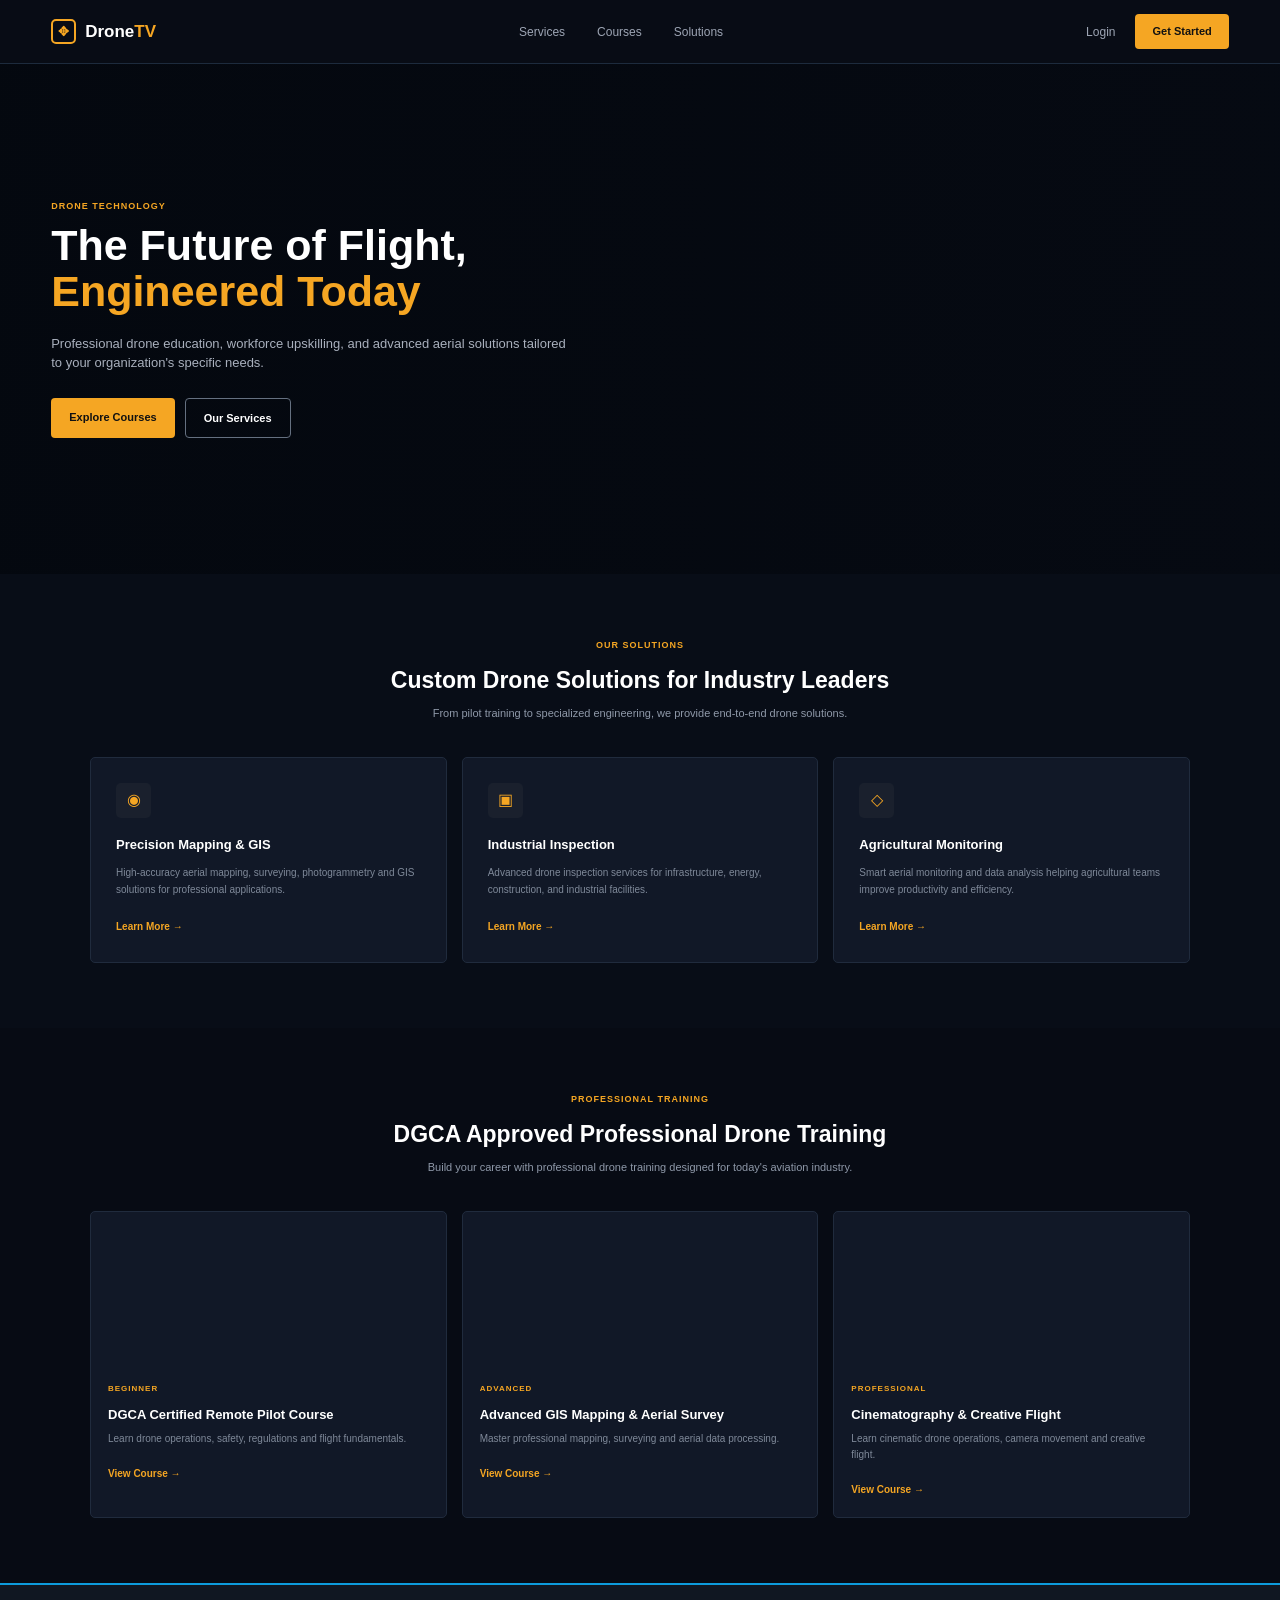
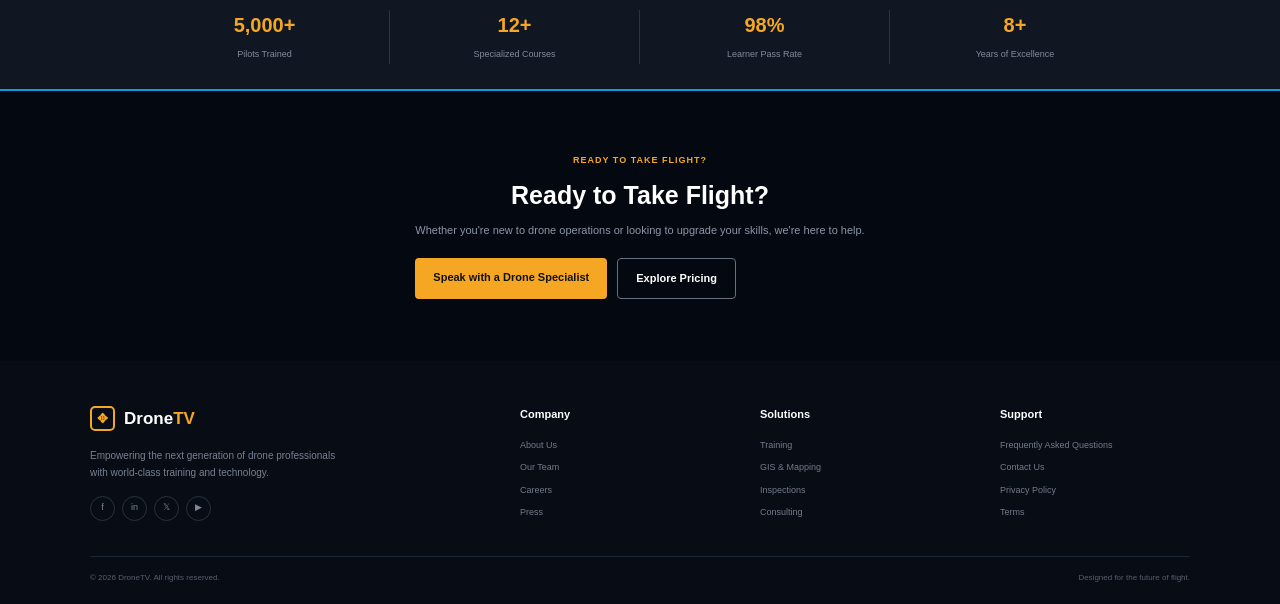
==== login/home.html @ ddc42665 "UI_UX Assessment" ====
<!DOCTYPE html>
<html lang="en">
<head>
    <meta charset="UTF-8">
    <meta name="viewport" content="width=device-width, initial-scale=1.0">

    <title>DroneTV - Future of Flight</title>

    <link rel="stylesheet" href="home.css">
</head>

<body>

<!-- ================= NAVBAR ================= -->

<header class="navbar">

    <div class="nav-container">

        <a href="#" class="logo">
            <span class="logo-icon">✥</span>
            <span>Drone<span>TV</span></span>
        </a>

        <nav class="nav-links">
            <a href="../drone servicer/service.html">Services</a>
            <a href="../course/course.html">Courses</a>
            <a href="#solutions">Solutions</a>
        </nav>

        <div class="nav-actions">
            <a href="../login/login.html" class="login-link">Login</a>
            <a href="#" class="nav-button">Get Started</a>
        </div>

    </div>

</header>


<!-- ================= HERO ================= -->

<section class="hero">

    <div class="hero-overlay"></div>

    <div class="hero-content">

        <div class="hero-tag">
            DRONE TECHNOLOGY
        </div>

        <h1>
            The Future of Flight,
            <span>Engineered Today</span>
        </h1>

        <p>
            Professional drone education, workforce upskilling,
            and advanced aerial solutions tailored to your
            organization's specific needs.
        </p>

        <div class="hero-buttons">

            <a href="#courses" class="primary-button">
                Explore Courses
            </a>

            <a href="#solutions" class="secondary-button">
                Our Services
            </a>

        </div>

    </div>

</section>


<!-- ================= SOLUTIONS ================= -->

<section class="solutions section" id="solutions">

    <div class="section-heading">

        <div class="small-title">
            OUR SOLUTIONS
        </div>

        <h2>
            Custom Drone Solutions for Industry Leaders
        </h2>

        <p>
            From pilot training to specialized engineering,
            we provide end-to-end drone solutions.
        </p>

    </div>


    <div class="solution-grid">

        <!-- Card 1 -->

        <div class="solution-card">

            <div class="card-icon">
                ◉
            </div>

            <h3>
                Precision Mapping & GIS
            </h3>

            <p>
                High-accuracy aerial mapping, surveying,
                photogrammetry and GIS solutions for
                professional applications.
            </p>

            <a href="#">
                Learn More →
            </a>

        </div>


        <!-- Card 2 -->

        <div class="solution-card">

            <div class="card-icon">
                ▣
            </div>

            <h3>
                Industrial Inspection
            </h3>

            <p>
                Advanced drone inspection services for
                infrastructure, energy, construction,
                and industrial facilities.
            </p>

            <a href="#">
                Learn More →
            </a>

        </div>


        <!-- Card 3 -->

        <div class="solution-card">

            <div class="card-icon">
                ◇
            </div>

            <h3>
                Agricultural Monitoring
            </h3>

            <p>
                Smart aerial monitoring and data analysis
                helping agricultural teams improve
                productivity and efficiency.
            </p>

            <a href="#">
                Learn More →
            </a>

        </div>

    </div>

</section>


<!-- ================= COURSES ================= -->

<section class="courses section" id="courses">

    <div class="section-heading">

        <div class="small-title">
            PROFESSIONAL TRAINING
        </div>

        <h2>
            DGCA Approved Professional Drone Training
        </h2>

        <p>
            Build your career with professional drone
            training designed for today's aviation industry.
        </p>

    </div>


    <div class="course-grid">

        <!-- Course 1 -->

        <div class="course-card">

            <div class="course-image image-one"></div>

            <div class="course-content">

                <span class="course-level">
                    BEGINNER
                </span>

                <h3>
                    DGCA Certified Remote Pilot Course
                </h3>

                <p>
                    Learn drone operations, safety,
                    regulations and flight fundamentals.
                </p>

                <a href="#">
                    View Course →
                </a>

            </div>

        </div>


        <!-- Course 2 -->

        <div class="course-card">

            <div class="course-image image-two"></div>

            <div class="course-content">

                <span class="course-level">
                    ADVANCED
                </span>

                <h3>
                    Advanced GIS Mapping & Aerial Survey
                </h3>

                <p>
                    Master professional mapping,
                    surveying and aerial data processing.
                </p>

                <a href="#">
                    View Course →
                </a>

            </div>

        </div>


        <!-- Course 3 -->

        <div class="course-card">

            <div class="course-image image-three"></div>

            <div class="course-content">

                <span class="course-level">
                    PROFESSIONAL
                </span>

                <h3>
                    Cinematography & Creative Flight
                </h3>

                <p>
                    Learn cinematic drone operations,
                    camera movement and creative flight.
                </p>

                <a href="#">
                    View Course →
                </a>

            </div>

        </div>

    </div>

</section>


<!-- ================= STATISTICS ================= -->

<section class="statistics">

    <div class="stats-container">

        <div class="stat">

            <strong>5,000+</strong>

            <span>
                Pilots Trained
            </span>

        </div>


        <div class="stat">

            <strong>12+</strong>

            <span>
                Specialized Courses
            </span>

        </div>


        <div class="stat">

            <strong>98%</strong>

            <span>
                Learner Pass Rate
            </span>

        </div>


        <div class="stat">

            <strong>8+</strong>

            <span>
                Years of Excellence
            </span>

        </div>

    </div>

</section>


<!-- ================= CTA ================= -->

<section class="cta">

    <div class="cta-overlay"></div>

    <div class="cta-content">

        <div class="small-title">
            READY TO TAKE FLIGHT?
        </div>

        <h2>
            Ready to Take Flight?
        </h2>

        <p>
            Whether you're new to drone operations or looking
            to upgrade your skills, we're here to help.
        </p>

        <div class="cta-buttons">

            <a href="#" class="primary-button">
                Speak with a Drone Specialist
            </a>

            <a href="#" class="secondary-button">
                Explore Pricing
            </a>

        </div>

    </div>

</section>


<!-- ================= FOOTER ================= -->

<footer>

    <div class="footer-container">

        <!-- Brand -->

        <div class="footer-brand">

            <a href="#" class="logo">
                <span class="logo-icon">✥</span>
                <span>Drone<span>TV</span></span>
            </a>

            <p>
                Empowering the next generation of drone
                professionals with world-class training
                and technology.
            </p>

            <div class="social-icons">

                <a href="#">f</a>
                <a href="#">in</a>
                <a href="#">𝕏</a>
                <a href="#">▶</a>

            </div>

        </div>


        <!-- Company -->

        <div class="footer-column">

            <h4>Company</h4>

            <a href="#">About Us</a>
            <a href="#">Our Team</a>
            <a href="#">Careers</a>
            <a href="#">Press</a>

        </div>


        <!-- Solutions -->

        <div class="footer-column">

            <h4>Solutions</h4>

            <a href="#">Training</a>
            <a href="#">GIS & Mapping</a>
            <a href="#">Inspections</a>
            <a href="#">Consulting</a>

        </div>


        <!-- Support -->

        <div class="footer-column">

            <h4>Support</h4>

            <a href="#">Frequently Asked Questions</a>
            <a href="#">Contact Us</a>
            <a href="#">Privacy Policy</a>
            <a href="#">Terms</a>

        </div>

    </div>


    <div class="footer-bottom">

        <span>
            © 2026 DroneTV. All rights reserved.
        </span>

        <span>
            Designed for the future of flight.
        </span>

    </div>

</footer>


<script src="script.js"></script>

</body>
</html>
---- login/home.css ----
/* =========================
   RESET
========================= */

* {
    margin: 0;
    padding: 0;
    box-sizing: border-box;
}

html {
    scroll-behavior: smooth;
}

body {
    font-family: Arial, Helvetica, sans-serif;
    background: #070b14;
    color: #ffffff;
    line-height: 1.5;
}

a {
    text-decoration: none;
    color: inherit;
}


/* =========================
   COLORS
========================= */

:root {
    --background: #070b14;
    --card: #111827;
    --card-border: #202b3d;
    --orange: #f5a623;
    --orange-hover: #ffb52c;
    --text: #ffffff;
    --muted: #8f99a9;
}


/* =========================
   NAVBAR
========================= */

.navbar {
    height: 64px;
    background: #080c15;
    border-bottom: 1px solid #1d2b3d;
    position: sticky;
    top: 0;
    z-index: 1000;
}

.nav-container {
    width: 92%;
    max-width: 1200px;
    height: 100%;

    margin: auto;

    display: flex;
    align-items: center;
    justify-content: space-between;
}


/* Logo */

.logo {
    display: flex;
    align-items: center;
    gap: 9px;

    font-size: 17px;
    font-weight: 700;
}

.logo > span:last-child > span {
    color: var(--orange);
}

.logo-icon {
    width: 25px;
    height: 25px;

    border: 2px solid var(--orange);
    border-radius: 5px;

    display: flex;
    justify-content: center;
    align-items: center;

    color: var(--orange);

    font-size: 13px;
}


/* Navigation */

.nav-links {
    display: flex;
    gap: 32px;
}

.nav-links a,
.login-link {
    color: #9da5b4;
    font-size: 12px;

    transition: 0.2s;
}

.nav-links a:hover,
.login-link:hover {
    color: white;
}


.nav-actions {
    display: flex;
    align-items: center;
    gap: 20px;
}

.nav-button {
    background: var(--orange);
    color: #111;

    padding: 9px 17px;

    border-radius: 4px;

    font-size: 11px;
    font-weight: bold;

    transition: 0.2s;
}

.nav-button:hover {
    background: var(--orange-hover);
}


/* =========================
   HERO
========================= */

.hero {
    min-height: 510px;

    position: relative;

    display: flex;
    align-items: center;

    background-image:
        url("https://images.unsplash.com/photo-1473968512647-3e447244af8f?auto=format&fit=crop&w=1800&q=80");

    background-size: cover;
    background-position: center;
}


.hero-overlay {
    position: absolute;
    inset: 0;

    background:
        linear-gradient(
            90deg,
            rgba(4, 8, 15, 0.95) 0%,
            rgba(4, 8, 15, 0.75) 45%,
            rgba(4, 8, 15, 0.35) 100%
        );
}


.hero-content {
    width: 92%;
    max-width: 1200px;

    margin: auto;

    position: relative;
    z-index: 2;
}

.hero-tag,
.small-title {
    color: var(--orange);

    font-size: 9px;
    font-weight: bold;

    letter-spacing: 1px;
    margin-bottom: 10px;
}


.hero h1 {
    max-width: 550px;

    font-size: 43px;
    line-height: 1.05;

    margin-bottom: 20px;
}

.hero h1 span {
    display: block;
    color: var(--orange);
}

.hero p {
    max-width: 520px;

    color: #a9b0bd;

    font-size: 13px;

    margin-bottom: 25px;
}


/* Buttons */

.hero-buttons,
.cta-buttons {
    display: flex;
    gap: 10px;
}

.primary-button,
.secondary-button {
    display: inline-block;

    padding: 11px 18px;

    border-radius: 4px;

    font-size: 11px;
    font-weight: bold;
}

.primary-button {
    background: var(--orange);
    color: #111;
}

.primary-button:hover {
    background: var(--orange-hover);
}

.secondary-button {
    border: 1px solid #657080;
    color: white;
}

.secondary-button:hover {
    border-color: var(--orange);
    color: var(--orange);
}


/* =========================
   SECTIONS
========================= */

.section {
    padding: 65px 5%;
}

.section-heading {
    text-align: center;
    max-width: 650px;

    margin: 0 auto 35px;
}

.section-heading h2 {
    font-size: 23px;
    margin-bottom: 8px;
}

.section-heading p {
    color: var(--muted);
    font-size: 11px;
}


/* =========================
   SOLUTIONS
========================= */

.solutions {
    background: #080d17;
}

.solution-grid {
    max-width: 1100px;

    margin: auto;

    display: grid;
    grid-template-columns: repeat(3, 1fr);

    gap: 15px;
}

.solution-card {
    background: var(--card);

    border: 1px solid var(--card-border);

    border-radius: 5px;

    padding: 25px;

    transition: 0.25s;
}

.solution-card:hover {
    transform: translateY(-4px);
    border-color: var(--orange);
}

.card-icon {
    width: 35px;
    height: 35px;

    display: flex;
    align-items: center;
    justify-content: center;

    border-radius: 5px;

    background: #1a202d;
    color: var(--orange);

    margin-bottom: 17px;
}

.solution-card h3 {
    font-size: 13px;
    margin-bottom: 10px;
}

.solution-card p {
    color: #7f8999;

    font-size: 10px;

    line-height: 1.7;

    margin-bottom: 15px;
}

.solution-card a,
.course-content a {
    color: var(--orange);

    font-size: 10px;
    font-weight: bold;
}


/* =========================
   COURSES
========================= */

.courses {
    background: #070b14;
}

.course-grid {
    max-width: 1100px;

    margin: auto;

    display: grid;

    grid-template-columns: repeat(3, 1fr);

    gap: 15px;
}

.course-card {
    background: var(--card);

    border: 1px solid var(--card-border);

    border-radius: 5px;

    overflow: hidden;
}

.course-image {
    height: 145px;

    background-size: cover;
    background-position: center;
}

.image-one {
    background-image:
        url("https://images.unsplash.com/photo-1508614589041-895b88991e3e?auto=format&fit=crop&w=800&q=80");
}

.image-two {
    background-image:
        url("https://images.unsplash.com/photo-1535378917042-10a22c95931a?auto=format&fit=crop&w=800&q=80");
}

.image-three {
    background-image:
        url("https://images.unsplash.com/photo-1527977966376-1c8408f9f108?auto=format&fit=crop&w=800&q=80");
}

.course-content {
    padding: 17px;
}

.course-level {
    color: var(--orange);

    font-size: 8px;
    font-weight: bold;

    letter-spacing: 1px;
}

.course-content h3 {
    font-size: 13px;

    margin: 7px 0;
}

.course-content p {
    color: #7f8999;

    font-size: 10px;

    line-height: 1.6;

    margin-bottom: 13px;
}


/* =========================
   STATISTICS
========================= */

.statistics {
    background: #101722;

    border-top: 2px solid #0d9bdc;
    border-bottom: 2px solid #0d9bdc;

    padding: 25px 5%;
}

.stats-container {
    max-width: 1000px;

    margin: auto;

    display: grid;

    grid-template-columns: repeat(4, 1fr);

    text-align: center;
}

.stat {
    border-right: 1px solid #293444;
}

.stat:last-child {
    border-right: none;
}

.stat strong {
    display: block;

    color: var(--orange);

    font-size: 20px;
}

.stat span {
    color: #818b9b;

    font-size: 9px;
}


/* =========================
   CTA
========================= */

.cta {
    min-height: 270px;

    position: relative;

    display: flex;
    justify-content: center;
    align-items: center;

    text-align: center;

    background-image:
        url("https://images.unsplash.com/photo-1473448912268-2022ce9509d8?auto=format&fit=crop&w=1600&q=80");

    background-size: cover;
    background-position: center;
}

.cta-overlay {
    position: absolute;
    inset: 0;

    background: rgba(4, 9, 18, 0.88);
}

.cta-content {
    position: relative;
    z-index: 2;

    max-width: 650px;
}

.cta-content h2 {
    font-size: 25px;

    margin-bottom: 7px;
}

.cta-content p {
    color: #8c96a6;

    font-size: 11px;

    margin-bottom: 20px;
}


/* =========================
   FOOTER
========================= */

footer {
    background: #080c14;

    padding: 45px 5% 20px;
}

.footer-container {
    max-width: 1100px;

    margin: auto;

    display: grid;

    grid-template-columns: 2fr 1fr 1fr 1fr;

    gap: 50px;
}

.footer-brand p {
    max-width: 250px;

    color: #778191;

    font-size: 10px;

    line-height: 1.7;

    margin-top: 15px;
}

.footer-column {
    display: flex;
    flex-direction: column;

    gap: 9px;
}

.footer-column h4 {
    color: white;

    font-size: 11px;

    margin-bottom: 7px;
}

.footer-column a {
    color: #727c8c;

    font-size: 9px;
}

.footer-column a:hover {
    color: var(--orange);
}


/* Social */

.social-icons {
    display: flex;
    gap: 7px;

    margin-top: 15px;
}

.social-icons a {
    width: 25px;
    height: 25px;

    border: 1px solid #293342;
    border-radius: 50%;

    display: flex;
    justify-content: center;
    align-items: center;

    color: #7c8797;

    font-size: 9px;
}

.social-icons a:hover {
    color: var(--orange);
    border-color: var(--orange);
}


/* Footer bottom */

.footer-bottom {
    max-width: 1100px;

    margin: 35px auto 0;

    padding-top: 15px;

    border-top: 1px solid #1c2634;

    display: flex;
    justify-content: space-between;

    color: #555f6e;

    font-size: 8px;
}


/* =========================
   RESPONSIVE
========================= */

@media (max-width: 800px) {

    .nav-links {
        display: none;
    }

    .hero {
        min-height: 500px;
    }

    .hero h1 {
        font-size: 35px;
    }

    .solution-grid,
    .course-grid {
        grid-template-columns: 1fr;
    }

    .stats-container {
        grid-template-columns: repeat(2, 1fr);
        gap: 20px;
    }

    .stat {
        border-right: none;
    }

    .footer-container {
        grid-template-columns: 1fr 1fr;
    }
}


@media (max-width: 500px) {

    .login-link {
        display: none;
    }

    .hero h1 {
        font-size: 30px;
    }

    .hero p {
        font-size: 12px;
    }

    .hero-buttons,
    .cta-buttons {
        flex-direction: column;
        align-items: flex-start;
    }

    .statistics {
        padding: 25px 15px;
    }

    .stats-container {
        grid-template-columns: 1fr 1fr;
    }

    .footer-container {
        grid-template-columns: 1fr;
    }

    .footer-bottom {
        flex-direction: column;
        gap: 8px;
    }
}
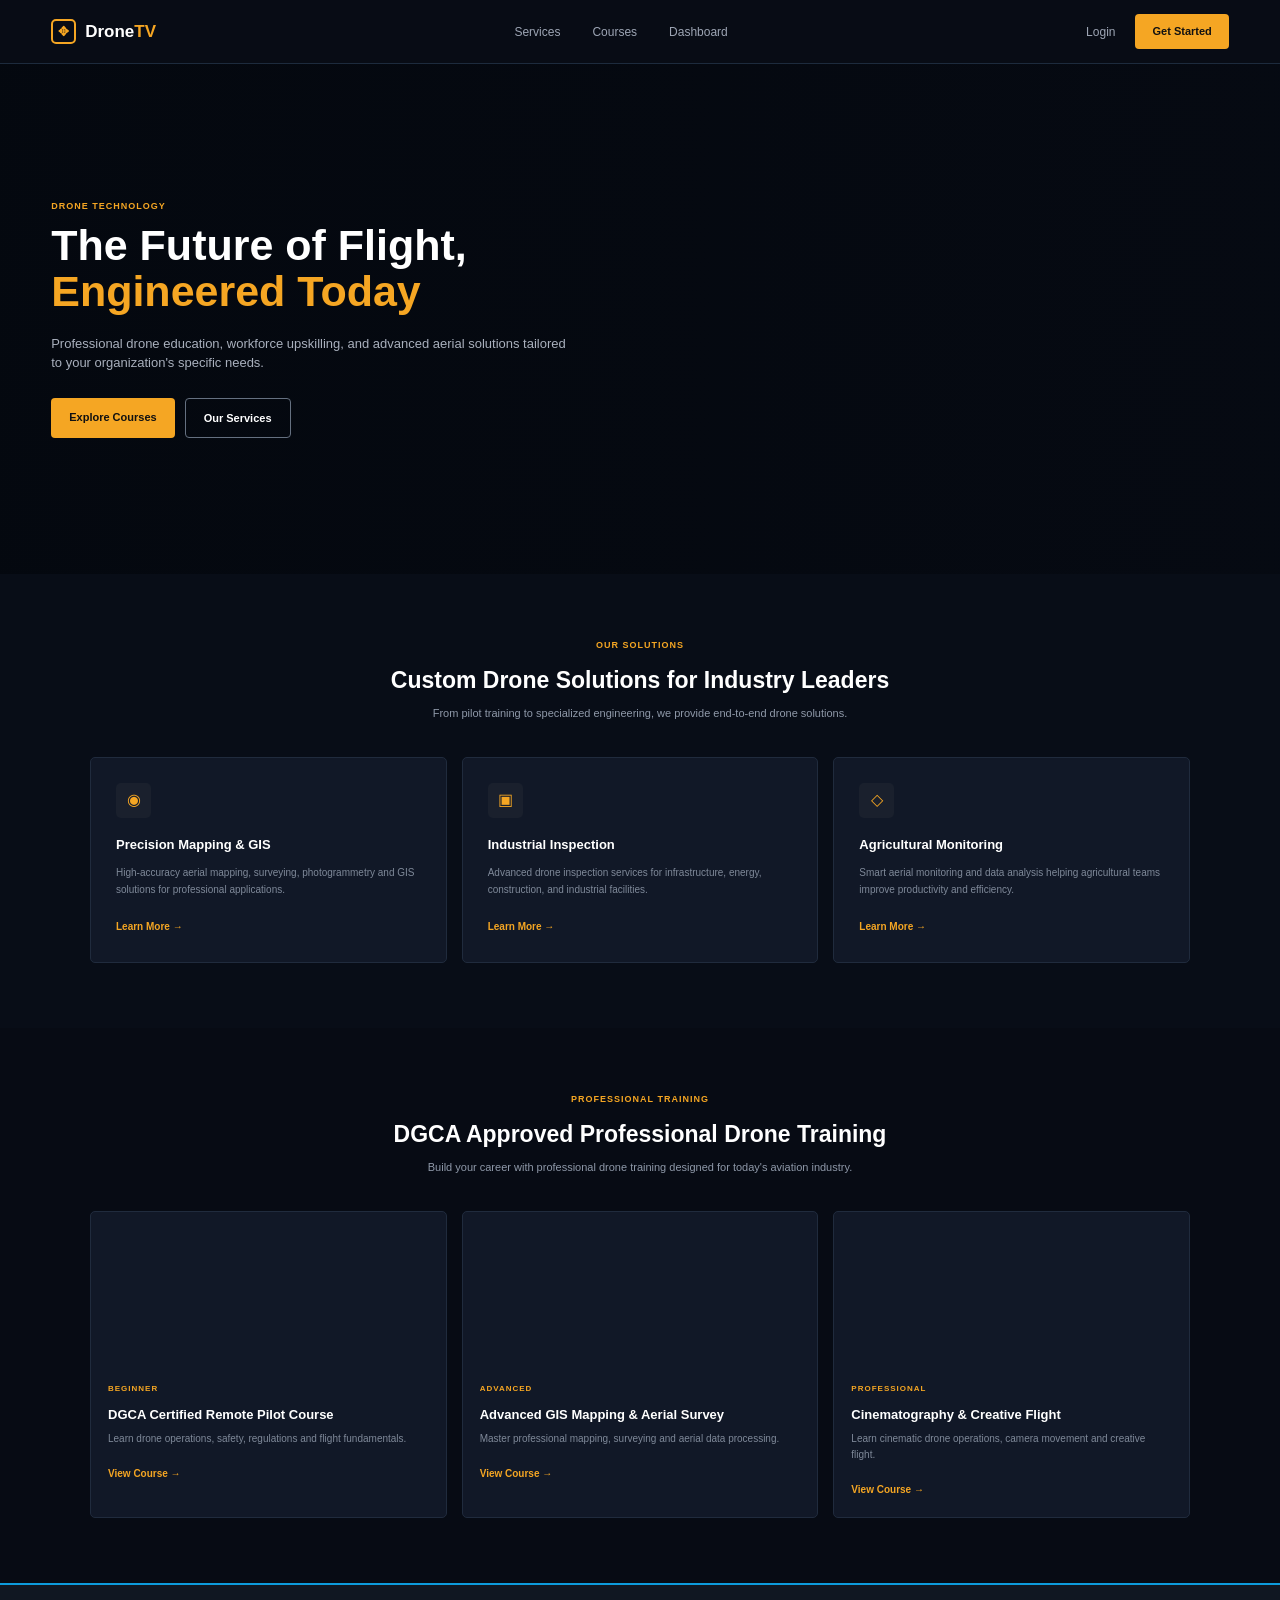
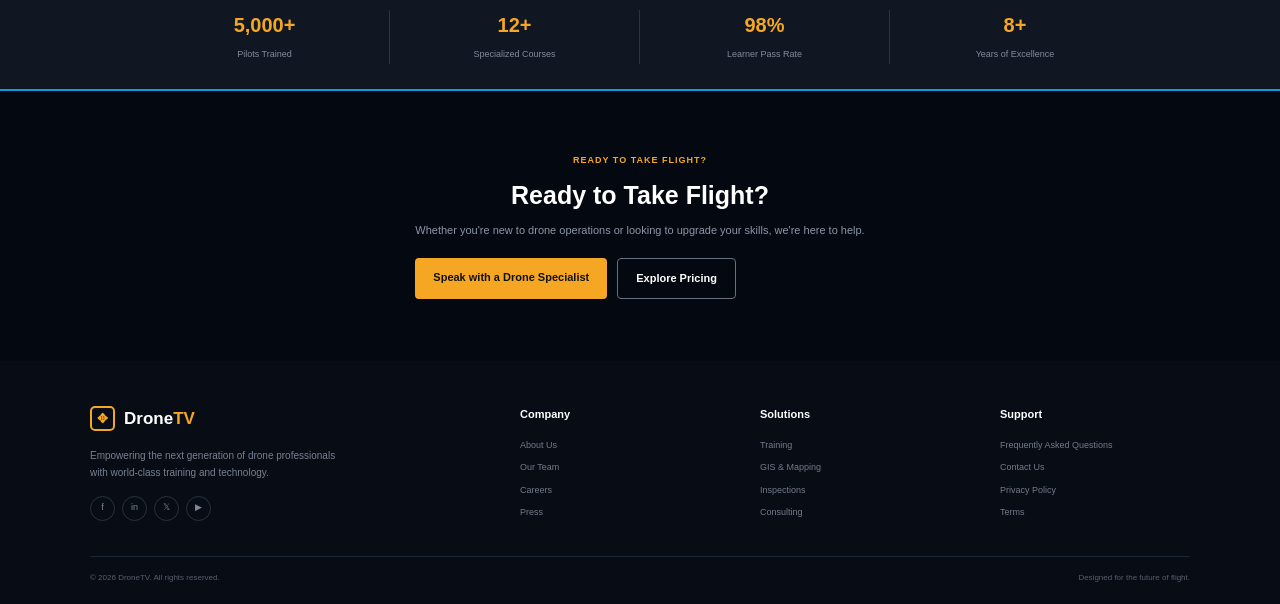
==== commit 60f0e320: "Update home.html" ====
--- a/login/home.html
+++ b/login/home.html
@@ -25,7 +25,7 @@
         <nav class="nav-links">
             <a href="../drone servicer/service.html">Services</a>
             <a href="../course/course.html">Courses</a>
-            <a href="#solutions">Solutions</a>
+            <a href="../dashboard/index.html">Dashboard</a>
         </nav>
 
         <div class="nav-actions">
@@ -486,4 +486,4 @@
 <script src="script.js"></script>
 
 </body>
-</html>+</html>
